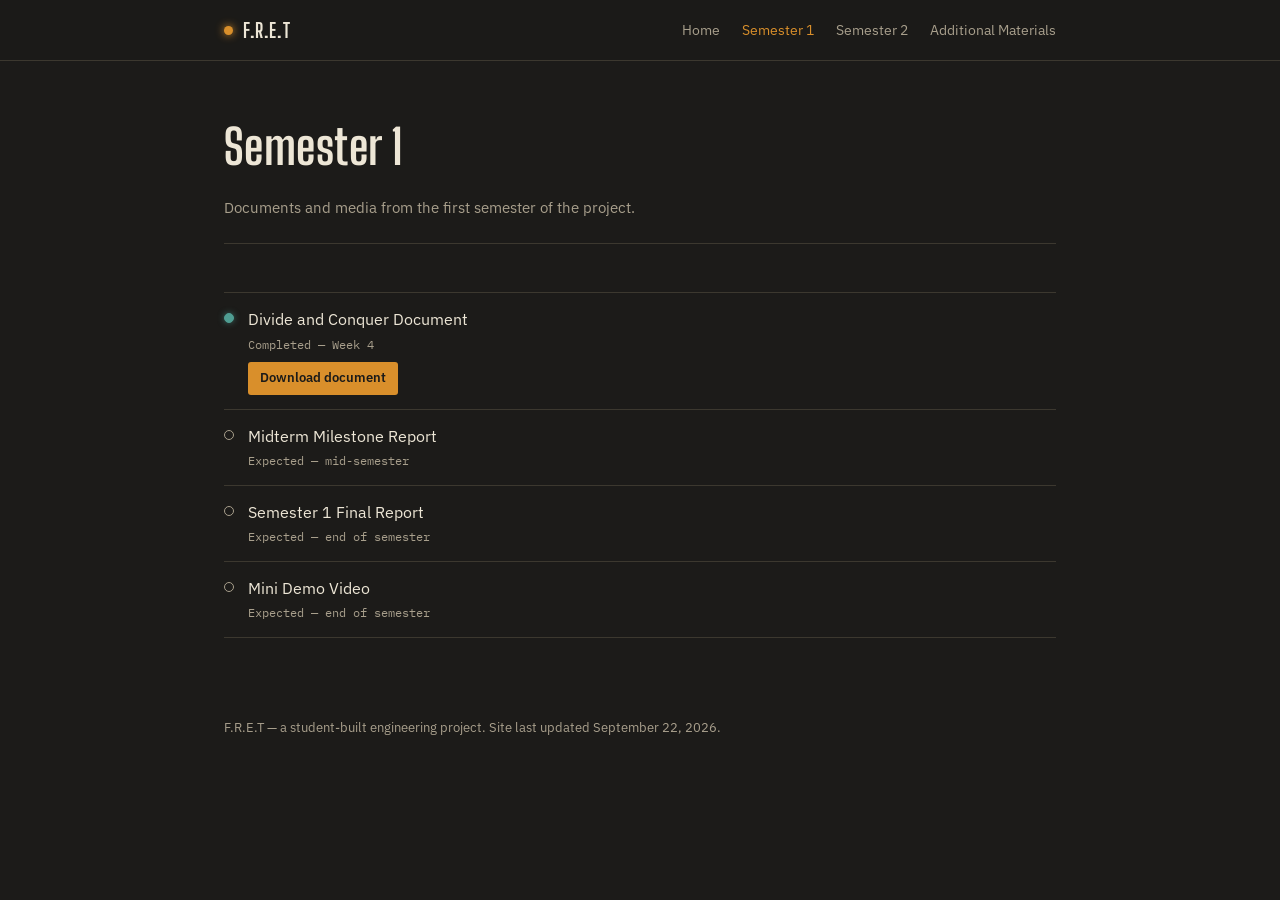
==== semester-1.html @ 93ef64ec "Changes to be committed: 	modified:   README.md 	new file:   common.js     renamed:    Divide and Co" ====
<!DOCTYPE html>
<html lang="en">
<head>
<meta charset="UTF-8">
<meta name="viewport" content="width=device-width, initial-scale=1">
<title>Semester 1 — F.R.E.T</title>
<link rel="preconnect" href="https://fonts.googleapis.com">
<link rel="preconnect" href="https://fonts.gstatic.com" crossorigin>
<link href="https://fonts.googleapis.com/css2?family=Big+Shoulders+Display:wght@600;700&family=IBM+Plex+Sans:wght@400;500;600&family=IBM+Plex+Mono:wght@400;500&display=swap" rel="stylesheet">
<link rel="stylesheet" href="styles.css">
</head>
<body>

<header class="site">
  <div class="bar">
    <a href="index.html" class="mark"><span class="led"></span><span>F.R.E.T</span></a>
    <nav class="links">
      <a href="index.html">Home</a>
      <a href="semester-1.html" class="active">Semester 1</a>
      <a href="semester-2.html">Semester 2</a>
      <a href="materials.html">Additional Materials</a>
    </nav>
  </div>
</header>

<div class="wrap">
  <section class="page-header">
    <h1 class="display">Semester 1</h1>
    <p>Documents and media from the first semester of the project.</p>
  </section>

  <section>
    <ul class="deliv-list" id="sd1-list"></ul>
  </section>

  <footer>
    F.R.E.T — a student-built engineering project. Site last updated <span id="last-updated"></span>.
  </footer>
</div>

<script src="common.js"></script>
<script>
/* To mark something as done: change status to "complete", set `date`
   to when it was finished, and set `href` — a file path for
   documents/slides, or a normal YouTube watch link for videos (it's
   converted to an embedded player automatically). */
const SEMESTER_1_ITEMS = [
  { id:"dac",       kind:"doc",   title:"Divide and Conquer Document",
    status:"complete", date:"Completed — Week 4",
    href:"documents/divide-and-conquer.pdf" },
  { id:"midterm",   kind:"doc",   title:"Midterm Milestone Report",
    status:"upcoming", date:"Expected — mid-semester", href:null },
  { id:"final-report", kind:"doc", title:"Semester 1 Final Report",
    status:"upcoming", date:"Expected — end of semester", href:null },
  { id:"mini-demo", kind:"video", title:"Mini Demo Video",
    status:"upcoming", date:"Expected — end of semester", href:null },
];

renderList("sd1-list", SEMESTER_1_ITEMS);
setFooterDate();
</script>
</body>
</html>
---- styles.css ----
:root{
  --bg:#1c1b19;
  --panel:#242220;
  --line:#3c382f;
  --text:#ede6d6;
  --muted:#a89f8c;
  --amber:#d98f2b;
  --teal:#4f9d92;
  --maxw:880px;
}
*{box-sizing:border-box;}
html{scroll-behavior:smooth;}
body{
  margin:0;
  background:var(--bg);
  color:var(--text);
  font-family:'IBM Plex Sans',sans-serif;
  line-height:1.6;
}
a{color:var(--amber);}
.wrap{max-width:var(--maxw);margin:0 auto;padding:0 24px;}
.display{font-family:'Big Shoulders Display',sans-serif;font-weight:700;letter-spacing:0.01em;}

header.site{
  position:sticky;top:0;z-index:10;
  background:rgba(28,27,25,0.94);
  backdrop-filter:blur(6px);
  border-bottom:1px solid var(--line);
}
header.site .bar{
  max-width:var(--maxw);margin:0 auto;padding:14px 24px;
  display:flex;align-items:center;justify-content:space-between;gap:16px;flex-wrap:wrap;
}
.mark{display:flex;align-items:center;gap:10px;text-decoration:none;color:var(--text);}
.mark .led{width:9px;height:9px;border-radius:50%;background:var(--amber);box-shadow:0 0 8px var(--amber);}
.mark span{font-family:'Big Shoulders Display',sans-serif;font-weight:700;font-size:20px;letter-spacing:0.03em;}
nav.links{display:flex;gap:22px;flex-wrap:wrap;}
nav.links a{color:var(--muted);text-decoration:none;font-size:14px;}
nav.links a:hover{color:var(--amber);}
nav.links a.active{color:var(--amber);}

.hero{padding:64px 0 40px;border-bottom:1px solid var(--line);}
.hero h1{font-size:clamp(48px,9vw,88px);margin:0;line-height:0.95;color:var(--text);}
.hero .full-name{color:var(--muted);font-size:clamp(16px,2.4vw,20px);font-family:'IBM Plex Sans',sans-serif;font-weight:500;margin-top:10px;}
.hero .tagline{max-width:560px;margin-top:22px;color:var(--text);font-size:16px;}

.page-header{padding:48px 0 8px;}
.page-header h1{font-size:clamp(34px,6vw,48px);margin:0;color:var(--text);}
.page-header p{color:var(--muted);max-width:560px;margin-top:10px;font-size:15px;}

section{padding:48px 0;border-bottom:1px solid var(--line);}
section:last-of-type{border-bottom:none;}
h2.section-title{font-family:'Big Shoulders Display',sans-serif;font-weight:700;font-size:30px;margin:0 0 22px;color:var(--text);}
h3.block-title{font-family:'IBM Plex Mono',monospace;font-size:12.5px;color:var(--muted);font-weight:500;margin:0 0 4px;}

.signal-path{display:flex;align-items:center;gap:0;flex-wrap:wrap;margin:28px 0 8px;font-family:'IBM Plex Mono',monospace;font-size:13px;}
.signal-path .node{border:1px solid var(--line);background:var(--panel);padding:12px 16px;border-radius:3px;color:var(--text);}
.signal-path .wire{flex:0 0 32px;height:1px;background:var(--amber);position:relative;margin:0 2px;}
.signal-path .wire::after{content:'';position:absolute;right:-1px;top:-3px;border:4px solid transparent;border-left-color:var(--amber);}

.role-block{margin-bottom:30px;}
.role-block:last-child{margin-bottom:0;}
.role-list{list-style:none;margin:0;padding:0;}
.role-list li{padding:12px 0;border-top:1px solid var(--line);display:flex;justify-content:space-between;gap:12px;font-size:15px;}
.role-list li:last-child{border-bottom:1px solid var(--line);}
.role-list .role{color:var(--muted);font-family:'IBM Plex Mono',monospace;font-size:12.5px;text-align:right;}
.placeholder{color:var(--muted);font-style:italic;}

.deliv-list{list-style:none;margin:0;padding:0;}
.deliv{display:flex;align-items:flex-start;gap:14px;padding:14px 0;border-top:1px solid var(--line);}
.deliv:last-child{border-bottom:1px solid var(--line);}
.deliv .dot{width:10px;height:10px;border-radius:50%;margin-top:6px;flex:none;border:1.5px solid var(--muted);}
.deliv.is-complete .dot{background:var(--teal);border-color:var(--teal);box-shadow:0 0 6px rgba(79,157,146,0.6);}
.deliv-body{flex:1;min-width:0;}
.deliv-title{font-size:15.5px;color:var(--text);}
.deliv-meta{font-family:'IBM Plex Mono',monospace;font-size:12px;color:var(--muted);margin-top:3px;}
.deliv-action{margin-top:8px;}
.deliv-action a.btn{display:inline-block;font-size:13px;color:var(--bg);background:var(--amber);padding:6px 12px;border-radius:3px;text-decoration:none;font-weight:600;}
.deliv iframe{width:100%;aspect-ratio:16/9;border:1px solid var(--line);border-radius:3px;margin-top:10px;}

.extras-empty{color:var(--muted);font-size:14.5px;border:1px dashed var(--line);border-radius:3px;padding:18px;}

footer{padding:32px 0 60px;color:var(--muted);font-size:13px;}

@media(max-width:620px){
  .role-list li{flex-direction:column;gap:2px;}
  .role-list .role{text-align:left;}
}
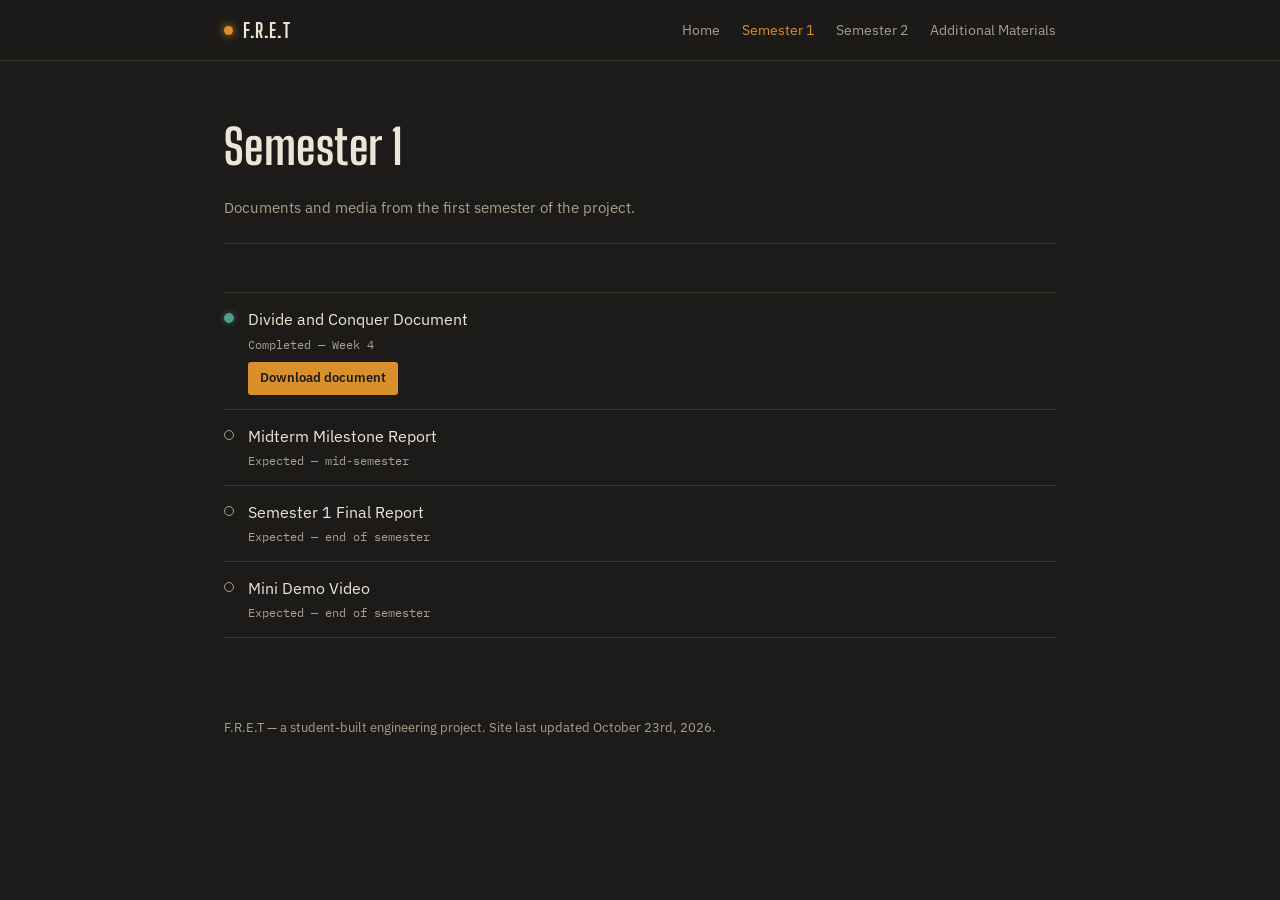
==== commit feb2dc16: "update" ====
--- a/semester-1.html
+++ b/semester-1.html
@@ -49,7 +49,8 @@
     status:"complete", date:"Completed — Week 4",
     href:"documents/divide-and-conquer.pdf" },
   { id:"midterm",   kind:"doc",   title:"Midterm Milestone Report",
-    status:"upcoming", date:"Expected — mid-semester", href:null },
+    status:"upcoming", date:"Expected — mid-semester", 
+    href:"documents/midterm-milestone.pdf" },
   { id:"final-report", kind:"doc", title:"Semester 1 Final Report",
     status:"upcoming", date:"Expected — end of semester", href:null },
   { id:"mini-demo", kind:"video", title:"Mini Demo Video",
--- a/styles.css
+++ b/styles.css
@@ -86,3 +86,22 @@
   .role-list li{flex-direction:column;gap:2px;}
   .role-list .role{text-align:left;}
 }
+
+/* Logo in hero */
+.hero-logo{display:block;max-width:min(420px,100%);height:auto;}
+
+/* Group members with headshots and bios */
+.member-list{border-top:1px solid var(--line);}
+.member{display:flex;gap:22px;align-items:flex-start;padding:22px 0;border-bottom:1px solid var(--line);}
+.headshot{width:128px;height:128px;object-fit:cover;border-radius:3px;border:1px solid var(--line);background:var(--panel);flex:none;}
+.member-name{font-size:18px;font-weight:600;color:var(--text);}
+.member-role{font-family:'IBM Plex Mono',monospace;font-size:12.5px;color:var(--muted);margin-top:2px;}
+.member-bio{margin:10px 0 0;font-size:15px;color:var(--text);max-width:560px;}
+
+/* Sponsor */
+.sponsor-box{border:1px solid var(--line);border-radius:3px;padding:18px 20px;background:var(--panel);font-size:15px;}
+.sponsor-contact{color:var(--muted);margin-top:6px;font-size:14px;}
+
+@media(max-width:620px){
+  .member{flex-direction:column;gap:14px;}
+}
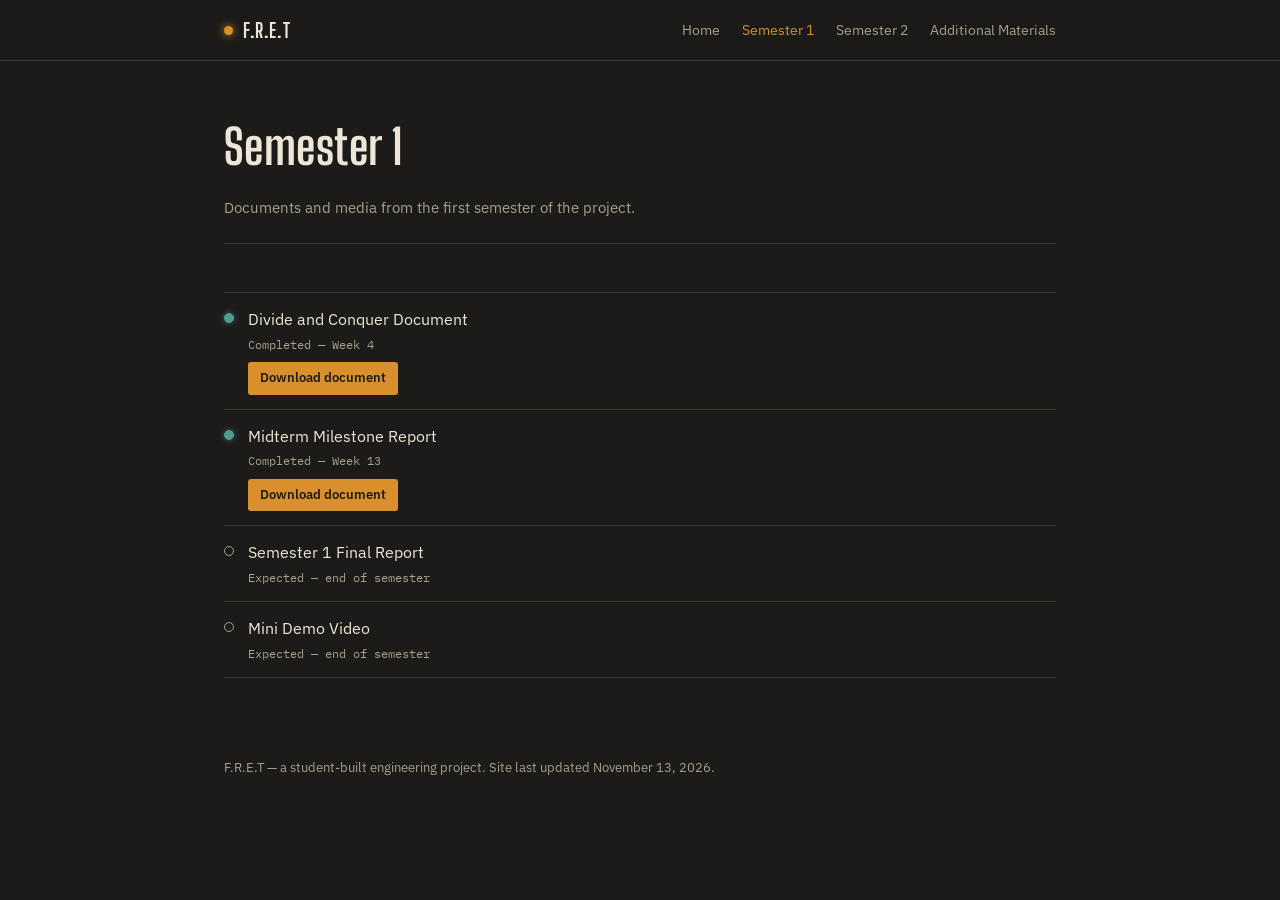
==== commit 4dcedf41: "updated with midterm milestone report" ====
--- a/semester-1.html
+++ b/semester-1.html
@@ -49,7 +49,7 @@
     status:"complete", date:"Completed — Week 4",
     href:"documents/divide-and-conquer.pdf" },
   { id:"midterm",   kind:"doc",   title:"Midterm Milestone Report",
-    status:"upcoming", date:"Expected — mid-semester", 
+    status:"complete", date:"Completed — Week 13", 
     href:"documents/midterm-milestone.pdf" },
   { id:"final-report", kind:"doc", title:"Semester 1 Final Report",
     status:"upcoming", date:"Expected — end of semester", href:null },
--- a/styles.css
+++ b/styles.css
@@ -53,10 +53,6 @@
 h2.section-title{font-family:'Big Shoulders Display',sans-serif;font-weight:700;font-size:30px;margin:0 0 22px;color:var(--text);}
 h3.block-title{font-family:'IBM Plex Mono',monospace;font-size:12.5px;color:var(--muted);font-weight:500;margin:0 0 4px;}
 
-.signal-path{display:flex;align-items:center;gap:0;flex-wrap:wrap;margin:28px 0 8px;font-family:'IBM Plex Mono',monospace;font-size:13px;}
-.signal-path .node{border:1px solid var(--line);background:var(--panel);padding:12px 16px;border-radius:3px;color:var(--text);}
-.signal-path .wire{flex:0 0 32px;height:1px;background:var(--amber);position:relative;margin:0 2px;}
-.signal-path .wire::after{content:'';position:absolute;right:-1px;top:-3px;border:4px solid transparent;border-left-color:var(--amber);}
 
 .role-block{margin-bottom:30px;}
 .role-block:last-child{margin-bottom:0;}
@@ -104,4 +100,6 @@
 
 @media(max-width:620px){
   .member{flex-direction:column;gap:14px;}
-}+}
+
+.diagram{display:block;width:100%;max-width:880px;height:auto;margin:28px 0 8px;}
